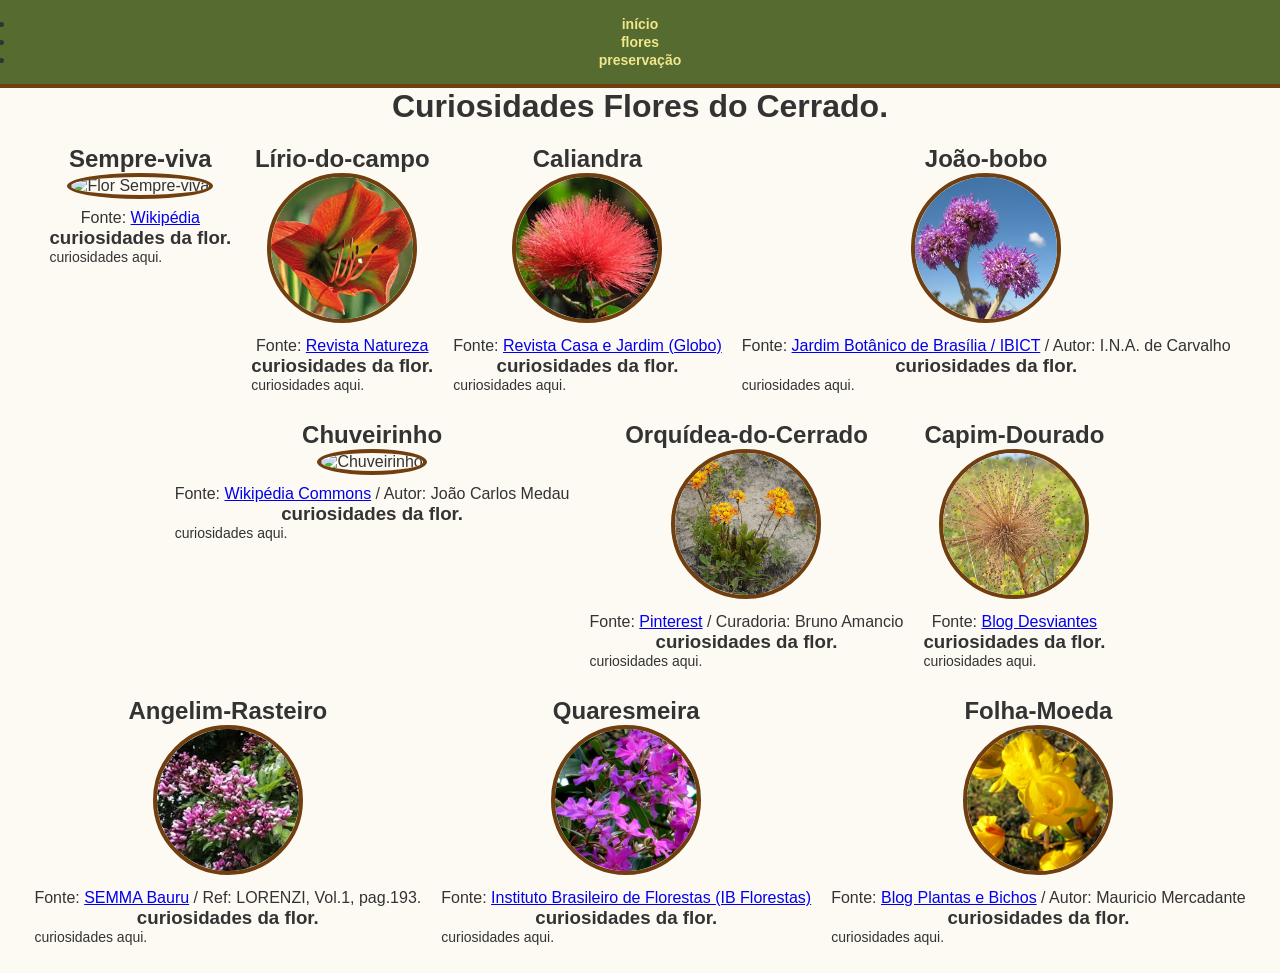
==== curiosidades.html @ a3385701 "Add files via upload" ====
<!DOCTYPE html>
<html lang="pt-br">
<head>
    <meta charset="UTF-8">
    <meta name="viewport" content="width=device-width, initial-scale=1.0">
    <title>Flores do cerrado.</title>
    <link rel="stylesheet" href="curiosidades.css">
</head>
<body>
    <header>
        <nav>
            <ul>
                <li>
                    <a href="paginainicial.html"><b>início</b></a>
                </li>
                <li>
                    <a href="flores.html"><b>flores</b></a>
                </li>
                <li>
                    <a href="preservacao.html"><b>preservação</b></a>
                </li>
            </ul>
        </nav>
        <h1>Curiosidades Flores do Cerrado.</h1>
    </header>

    <main>
        
        <article class="categ-flor">
            <h2>Sempre-viva</h2>
            <figure>
                <img src="./img/Sempre-viva.jpg" alt="Flor Sempre-viva">
                <figcaption> 
                    Fonte: <a href="https://pt.wikipedia.org/wiki/Sempre-viva" target="_blank">Wikipédia</a>
                </figcaption>
            </figure>
            <section>
                <h3>curiosidades da flor.</h3>
                <p>curiosidades aqui.</p>
            </section>
        </article>

        <article class="categ-flor">
            <h2>Lírio-do-campo</h2>
            <figure>
                 <img src="./img/lirio-do-campo.jpg" alt="Lírio do campo">
                 <figcaption> 
                    Fonte: <a href="https://revistanatureza.com.br/os-segredos-do-cerrado/" target="_blank">Revista Natureza</a> 
                 </figcaption>
            </figure> 
            <section>
                <h3>curiosidades da flor.</h3>
                <p>curiosidades aqui.</p>
            </section>
        </article>

        <article class="categ-flor">
            <h2>Caliandra</h2>
            <figure>
                 <img src="./img/caliandra.jpg" alt="Caliandra">
                <figcaption>
                    Fonte: <a href="https://revistacasaejardim.globo.com/paisagismo/noticia/2023/06/caliandra-guia-completo-de-cultivo-e-cuidados.ghtml" target="_blank">Revista Casa e Jardim (Globo)</a>
                </figcaption>
            </figure>
            <section>
                <h3>curiosidades da flor.</h3>
                <p>curiosidades aqui.</p>
            </section>
        </article>

        <article class="categ-flor">
            <h2>João-bobo</h2>
            <figure>
                <img src="./img/joão bobo.jpg" alt="joão bobo">
                <figcaption> 
                    Fonte: <a href="http://jbb.ibict.br//handle/1/253" target="_blank">Jardim Botânico de Brasília / IBICT</a> 
                     / Autor: I.N.A. de Carvalho
                </figcaption>
            </figure>
            <section>
                <h3>curiosidades da flor.</h3>
                <p>curiosidades aqui.</p>
            </section>
        </article>

        <article class="categ-flor">
            <h2>Chuveirinho</h2>
            <figure>
                <img src="./img/Chuveirinho.jpg" alt="Chuveirinho">
                <figcaption>
                    Fonte: <a href="https://pt.wikipedia.org/wiki/Ficheiro:Flor_Chuveirinho_do_Serrado_com_Lago_da_Lapinha_ao_Fundo.JPG" target="_blank">Wikipédia Commons</a> 
                    / Autor: João Carlos Medau
                </figcaption>
            </figure>
            <section>
                <h3>curiosidades da flor.</h3>
                <p>curiosidades aqui.</p>
            </section>
        </article>

        <article class="categ-flor">
            <h2>Orquídea-do-Cerrado</h2>
            <figure>
                 <img src="./img/orquidea-do-cerrado.jpg" alt="Orquídea-do-Cerrado">
                 <figcaption> 
                    Fonte: <a href="https://br.pinterest.com/bruno_amancio/orquideas-do-cerrado-brasileiro/" target="_blank">Pinterest</a> 
                    / Curadoria: Bruno Amancio
                 </figcaption>
            </figure>
            <section>
                <h3>curiosidades da flor.</h3>
                <p>curiosidades aqui.</p>
            </section>
        </article>

        <article class="categ-flor">
            <h2>Capim-Dourado</h2>
            <figure>
                <img src="./img/capim-dourado.JPG" alt="Capim-Dourado">
                <figcaption> 
                    Fonte: <a href="https://desviantes.com.br/blog/post/a-arte-do-capim-dourado-no-jalapao/" target="_blank">Blog Desviantes</a>
                </figcaption>
            </figure>
            <section>
                <h3>curiosidades da flor.</h3>
                <p>curiosidades aqui.</p>
            </section>
        </article>

        <article class="categ-flor">
            <h2>Angelim-Rasteiro</h2>
            <figure>
                <img src="./img/angelim-rasteiro.jpg" alt="Angelim-Rasteiro">
                <figcaption> 
                    Fonte: <a href="https://www2.bauru.sp.gov.br/arquivos/arquivos_site/sec_meioambiente/arborizacao_urbana/novas_especies/Modelo%20para%20a%20Apresenta%C3%A7%C3%A3o%20das%20%C3%81rvores%20aos%20Membros%20do%20Grupo.pdf" target="_blank">SEMMA Bauru</a> 
                    / Ref: LORENZI, Vol.1, pag.193.
                </figcaption>
            </figure>
            <section>
                <h3>curiosidades da flor.</h3>
                <p>curiosidades aqui.</p>
            </section>
        </article>

        <article class="categ-flor">
            <h2>Quaresmeira</h2>
            <figure>
                <img src="./img/quaresmeira.jpg" alt="Quaresmeira">
                <figcaption> 
                    Fonte: <a href="https://www.ibflorestas.org.br/lista-de-especies-nativas/quaresmeira" target="_blank">Instituto Brasileiro de Florestas (IB Florestas)</a>
                </figcaption>
            </figure>
            <section>
                <h3>curiosidades da flor.</h3>
                <p>curiosidades aqui.</p>
            </section>
        </article>

        <article class="categ-flor">
            <h2>Folha-Moeda</h2>
            <figure>
                <img src="./img/Folha-Moeda.jpg" alt="Folha-Moeda">
                <figcaption> 
                    Fonte: <a href="https://plantasebichos.blogspot.com/2010/05/tao-quanto-encontrar-e-observar-uma.html" target="_blank">Blog Plantas e Bichos</a> 
                    / Autor: Mauricio Mercadante
                </figcaption> 
            </figure>
            <section>
                <h3>curiosidades da flor.</h3>
                <p>curiosidades aqui.</p>
            </section>
        </article>

    </main>

</body>
</html>
---- curiosidades.css ----
/* Reset Básico */
* { margin: 0; padding: 0; box-sizing: border-box; font-family: sans-serif; }

body { background: #fdfaf3; color: #333; text-align: center; }

/* Menu Simples */
nav { background: darkolivegreen; padding: 15px; border-bottom: 4px solid #703e0f; }
nav a { color: #f0e68c; text-decoration: none; margin: 0 10px; font-weight: bold; font-size: 14px; }

/* Galeria em Grade */
main { 
    display: flex; 
    flex-wrap: wrap; 
    justify-content: center; 
    padding: 20px; 
    gap: 20px; 
}

/* Card das Flores */
.card { 
    background: #fff; 
    padding: 20px; 
    width: 280px; 
    border-radius: 10px; 
    box-shadow: 0 2px 5px #ccc; 
}

.card h2 { color: #703e0f; margin-bottom: 10px; }

/* Imagem Padronizada */
img { 
    width: 150px; 
    height: 150px; 
    border-radius: 50%; 
    border: 4px solid #703e0f; 
    object-fit: cover; 
    margin-bottom: 10px;
}

/* Textos e Links */
p { font-size: 14px; margin-bottom: 8px; text-align: left; }
.fonte { font-size: 12px; color: darkolivegreen; text-decoration: underline; }
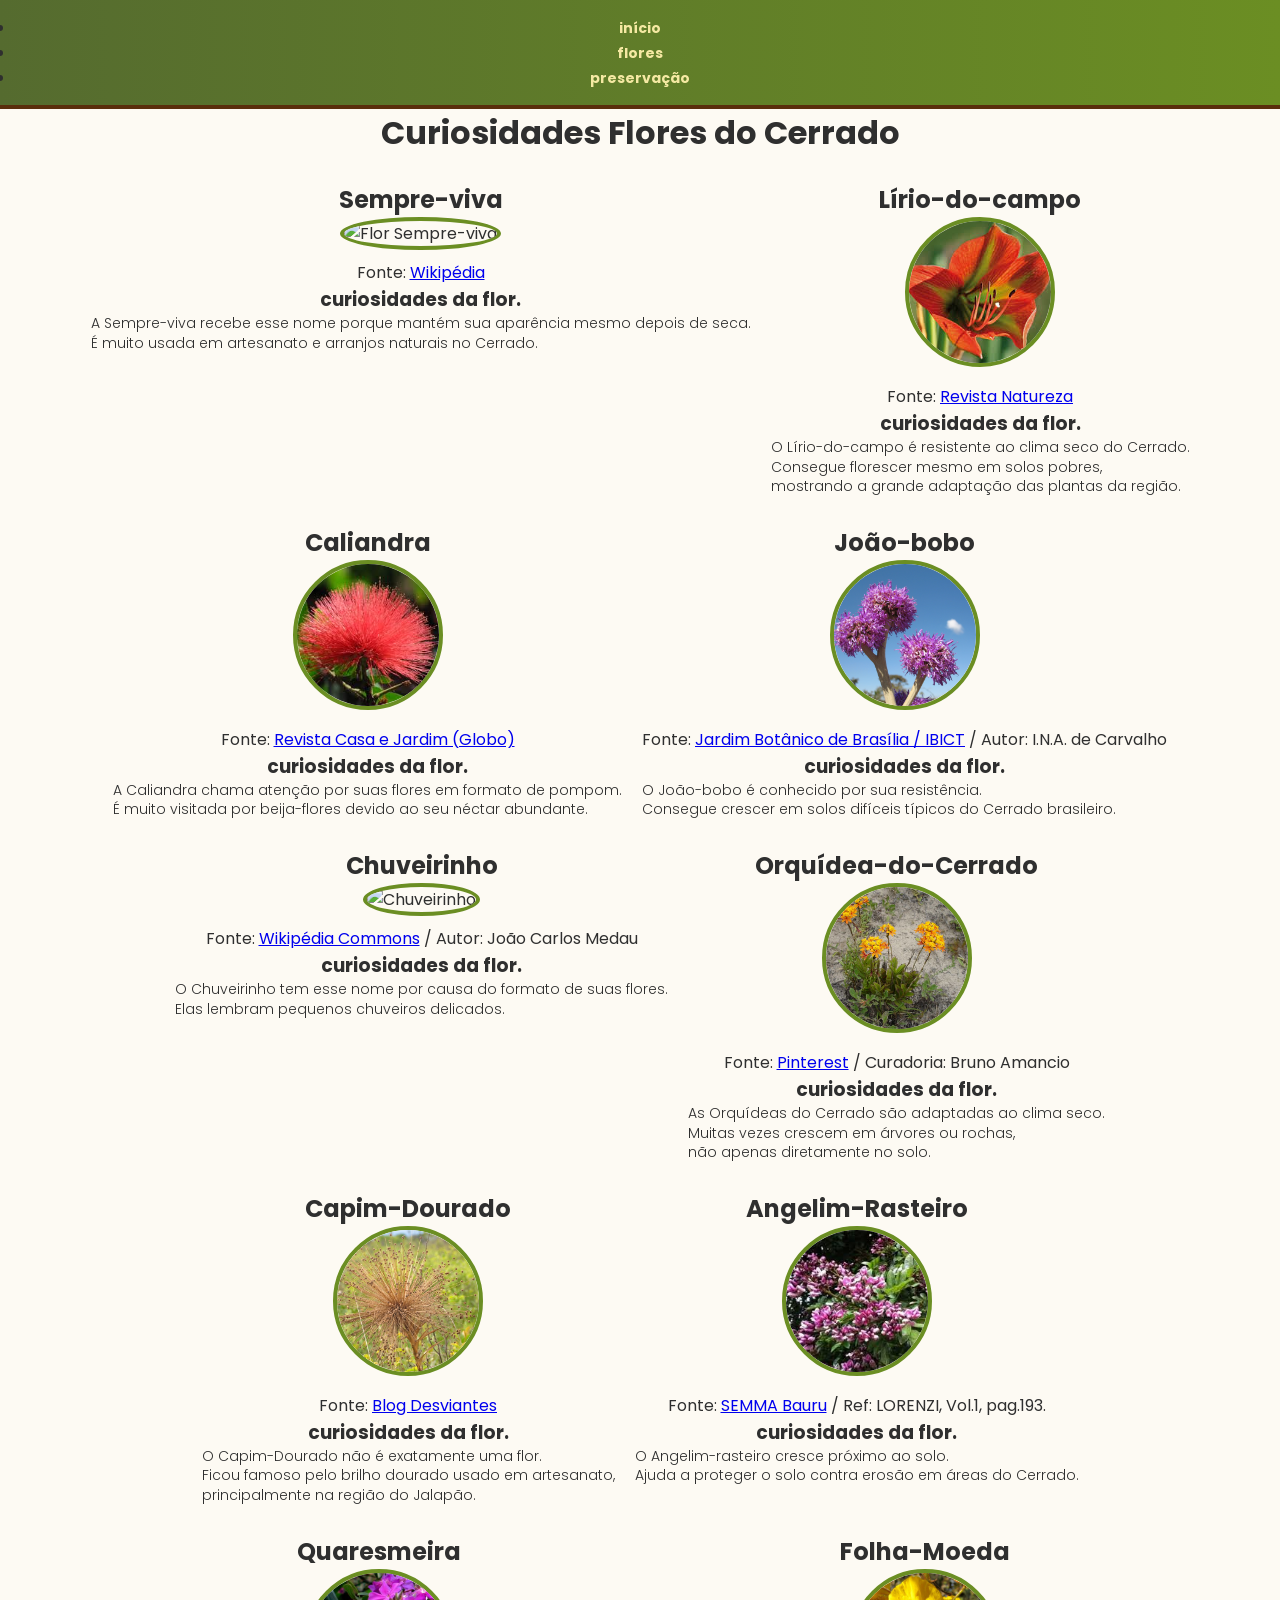
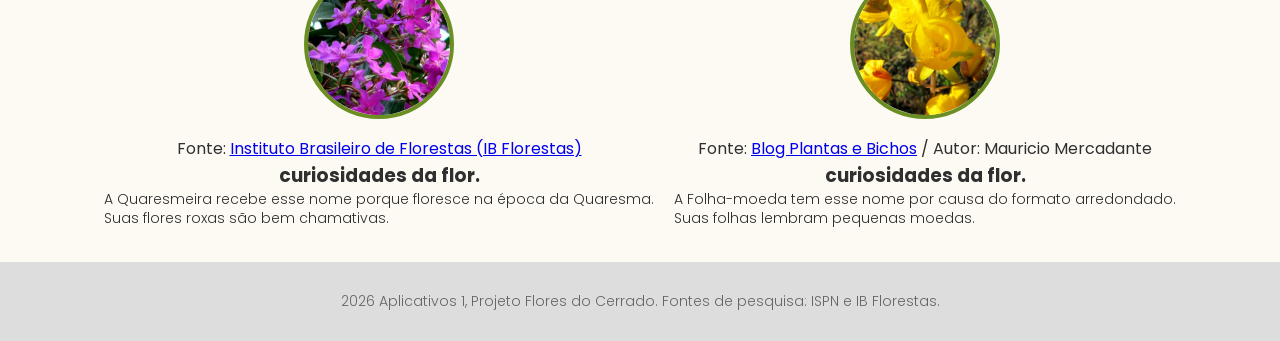
==== commit 1db6cf2b: "ajustes" ====
--- a/curiosidades.html
+++ b/curiosidades.html
@@ -3,8 +3,9 @@
 <head>
     <meta charset="UTF-8">
     <meta name="viewport" content="width=device-width, initial-scale=1.0">
+    <link href="https://fonts.googleapis.com/css2?family=Poppins:wght@300;400;600&display=swap" rel="stylesheet">
     <title>Flores do cerrado.</title>
-    <link rel="stylesheet" href="curiosidades.css">
+    <link rel="stylesheet" href="./css/curiosidades.css">
 </head>
 <body>
     <header>
@@ -21,7 +22,7 @@
                 </li>
             </ul>
         </nav>
-        <h1>Curiosidades Flores do Cerrado.</h1>
+        <h1>Curiosidades Flores do Cerrado</h1>
     </header>
 
     <main>
@@ -36,7 +37,10 @@
             </figure>
             <section>
                 <h3>curiosidades da flor.</h3>
-                <p>curiosidades aqui.</p>
+                <p>
+                    A Sempre-viva recebe esse nome porque mantém sua aparência mesmo depois de seca.<br>
+                    É muito usada em artesanato e arranjos naturais no Cerrado.
+                </p>
             </section>
         </article>
 
@@ -50,7 +54,11 @@
             </figure> 
             <section>
                 <h3>curiosidades da flor.</h3>
-                <p>curiosidades aqui.</p>
+                <p>
+                    O Lírio-do-campo é resistente ao clima seco do Cerrado.<br>
+                    Consegue florescer mesmo em solos pobres,<br>
+                    mostrando a grande adaptação das plantas da região.
+                </p>
             </section>
         </article>
 
@@ -64,7 +72,10 @@
             </figure>
             <section>
                 <h3>curiosidades da flor.</h3>
-                <p>curiosidades aqui.</p>
+                <p>
+                    A Caliandra chama atenção por suas flores em formato de pompom.<br>
+                    É muito visitada por beija-flores devido ao seu néctar abundante.
+                </p>
             </section>
         </article>
 
@@ -79,7 +90,10 @@
             </figure>
             <section>
                 <h3>curiosidades da flor.</h3>
-                <p>curiosidades aqui.</p>
+                <p>
+                    O João-bobo é conhecido por sua resistência.<br>
+                    Consegue crescer em solos difíceis típicos do Cerrado brasileiro.
+                </p>
             </section>
         </article>
 
@@ -94,7 +108,10 @@
             </figure>
             <section>
                 <h3>curiosidades da flor.</h3>
-                <p>curiosidades aqui.</p>
+                <p>
+                    O Chuveirinho tem esse nome por causa do formato de suas flores.<br>
+                    Elas lembram pequenos chuveiros delicados.
+                </p>
             </section>
         </article>
 
@@ -109,21 +126,29 @@
             </figure>
             <section>
                 <h3>curiosidades da flor.</h3>
-                <p>curiosidades aqui.</p>
+                <p>
+                    As Orquídeas do Cerrado são adaptadas ao clima seco.<br>
+                    Muitas vezes crescem em árvores ou rochas,<br>
+                    não apenas diretamente no solo.
+                </p>
             </section>
         </article>
 
         <article class="categ-flor">
             <h2>Capim-Dourado</h2>
             <figure>
-                <img src="./img/capim-dourado.JPG" alt="Capim-Dourado">
+                <img src="./img/capim-dourado.jpg" alt="Capim-Dourado">
                 <figcaption> 
                     Fonte: <a href="https://desviantes.com.br/blog/post/a-arte-do-capim-dourado-no-jalapao/" target="_blank">Blog Desviantes</a>
                 </figcaption>
             </figure>
             <section>
                 <h3>curiosidades da flor.</h3>
-                <p>curiosidades aqui.</p>
+               <p>
+                    O Capim-Dourado não é exatamente uma flor.<br>
+                    Ficou famoso pelo brilho dourado usado em artesanato,<br>
+                    principalmente na região do Jalapão.
+                </p>
             </section>
         </article>
 
@@ -138,7 +163,10 @@
             </figure>
             <section>
                 <h3>curiosidades da flor.</h3>
-                <p>curiosidades aqui.</p>
+                <p>
+                    O Angelim-rasteiro cresce próximo ao solo.<br>
+                    Ajuda a proteger o solo contra erosão em áreas do Cerrado.
+                </p>
             </section>
         </article>
 
@@ -152,7 +180,10 @@
             </figure>
             <section>
                 <h3>curiosidades da flor.</h3>
-                <p>curiosidades aqui.</p>
+              <p>
+                    A Quaresmeira recebe esse nome porque floresce na época da Quaresma.<br>
+                    Suas flores roxas são bem chamativas.
+                </p>
             </section>
         </article>
 
@@ -167,11 +198,16 @@
             </figure>
             <section>
                 <h3>curiosidades da flor.</h3>
-                <p>curiosidades aqui.</p>
-            </section>
-        </article>
-
+             <p>
+                    A Folha-moeda tem esse nome por causa do formato arredondado.<br>
+                    Suas folhas lembram pequenas moedas.
+                </p>
+            </section>
+        </article>
+        
     </main>
-
+  <footer>
+        <p> 2026  Aplicativos 1, Projeto Flores do Cerrado. Fontes de pesquisa: ISPN e IB Florestas.</p>
+    </footer>
 </body>
 </html>
--- a/css/curiosidades.css
+++ b/css/curiosidades.css
@@ -0,0 +1,111 @@
+/* RESET */
+* {
+    margin: 0;
+    padding: 0;
+    box-sizing: border-box;
+    font-family: 'Poppins', 'Segoe UI', Arial, sans-serif;
+}
+
+/* BODY */
+body {
+    background: #fdfaf3;
+    color: #2f2f2f;
+    text-align: center;
+}
+
+/* MENU */
+nav {
+    background: linear-gradient(90deg, #556b2f, #6b8e23);
+    padding: 15px;
+    border-bottom: 4px solid #5a2e0c;
+}
+
+nav a {
+    color: #f5e9a3;
+    text-decoration: none;
+    margin: 0 12px;
+    font-weight: bold;
+    font-size: 14px;
+    transition: 0.3s;
+}
+
+nav a:hover {
+    color: #ffffff;
+    text-decoration: underline;
+}
+
+/* GALERIA */
+main {
+    display: flex;
+    flex-wrap: wrap;
+    justify-content: center;
+    padding: 25px;
+    gap: 20px;
+}
+
+/* CARD */
+.card {
+    background: #ffffff;
+    padding: 20px;
+    width: 280px;
+    border-radius: 12px;
+    box-shadow: 0 4px 10px rgba(0,0,0,0.1);
+    transition: 0.3s;
+}
+
+.card:hover {
+    transform: translateY(-5px);
+}
+
+.card h2 {
+    color: #5a2e0c;
+    margin-bottom: 10px;
+    font-weight: 600;
+}
+
+/* IMAGEM */
+img {
+    width: 150px;
+    height: 150px;
+    border-radius: 50%;
+    border: 4px solid #6b8e23;
+    object-fit: cover;
+    margin-bottom: 10px;
+}
+
+/* TEXTO */
+p {
+    font-size: 14px;
+    margin-bottom: 8px;
+    text-align: left;
+    line-height: 1.4;
+    font-weight: 300;
+}
+
+/* LINK */
+.fonte {
+    font-size: 12px;
+    color: #6b8e23;
+    text-decoration: none;
+    font-weight: bold;
+}
+
+.fonte:hover {
+    text-decoration: underline;
+    color: #3e5c14;
+}
+
+/* --- RODAPÉ --- */
+footer {
+    text-align: center;
+    padding: 30px;
+    background-color: #ddd;
+    font-size: 0.8rem;
+    color: #666;
+}
+footer p {
+    margin: 0;
+    text-align: center;
+}
+
+
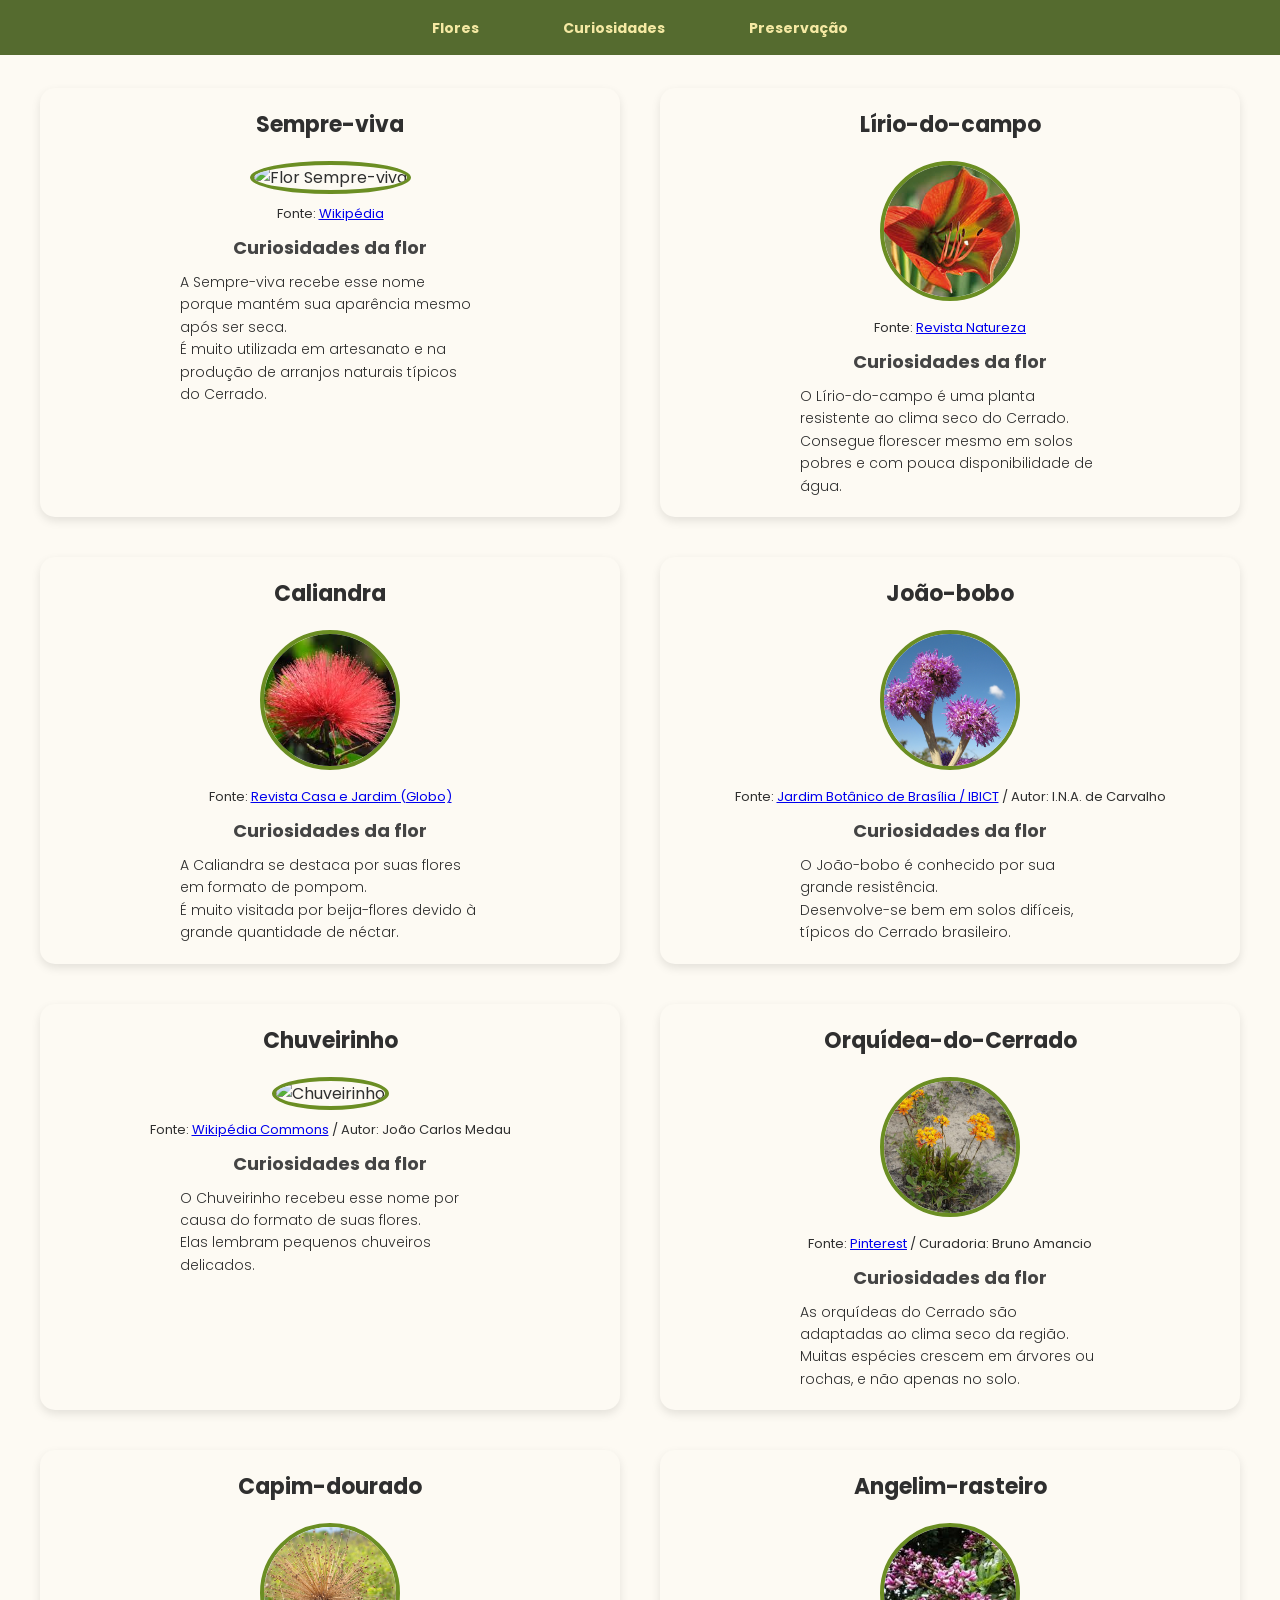
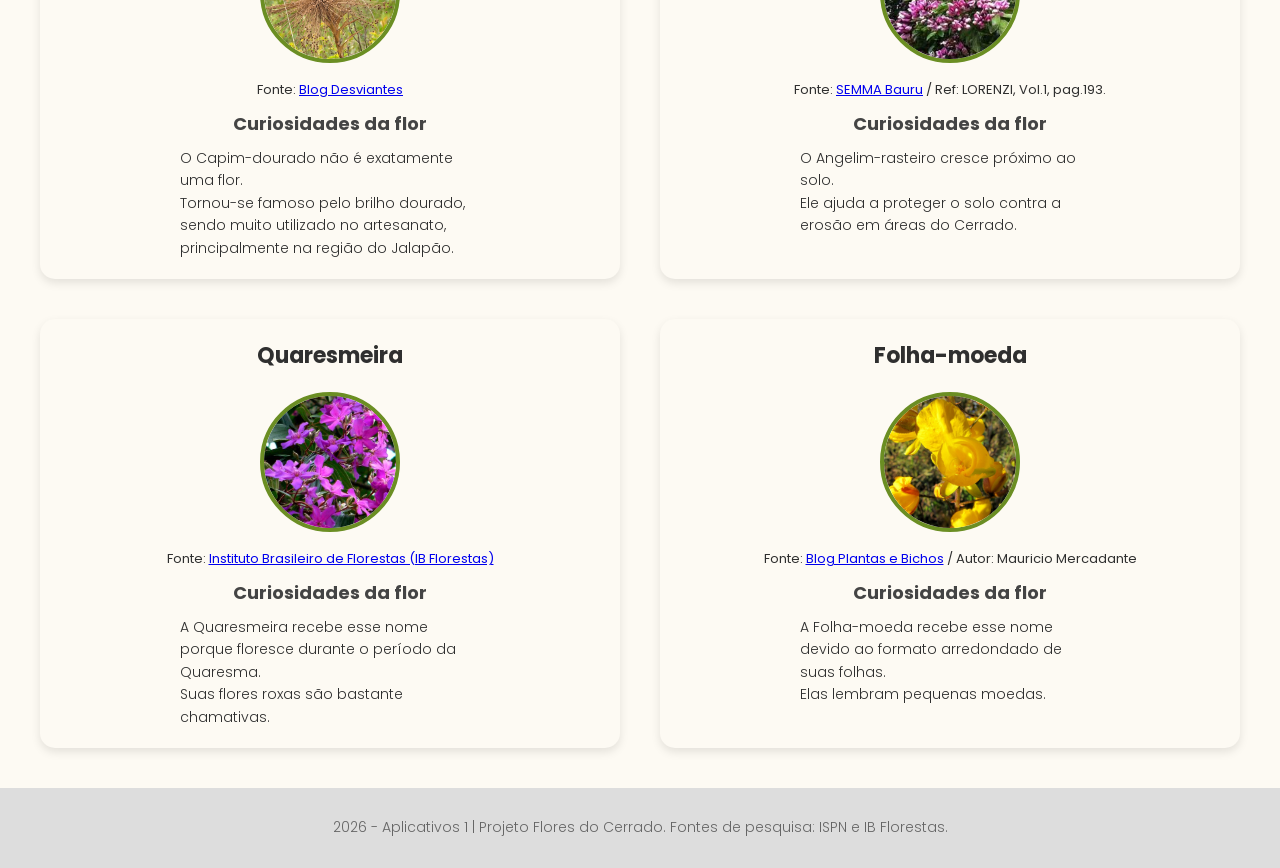
==== commit ad920e8a: "final/parte gabi" ====
--- a/curiosidades.html
+++ b/curiosidades.html
@@ -11,22 +11,16 @@
     <header>
         <nav>
             <ul>
-                <li>
-                    <a href="paginainicial.html"><b>início</b></a>
-                </li>
-                <li>
-                    <a href="flores.html"><b>flores</b></a>
-                </li>
-                <li>
-                    <a href="preservacao.html"><b>preservação</b></a>
-                </li>
+                <li><a href="flores.html">Flores</a></li>
+                <li><a href="curiosidades.html">Curiosidades</a></li>
+                <li><a href="preservacao.html">Preservação</a></li>
             </ul>
         </nav>
-        <h1>Curiosidades Flores do Cerrado</h1>
+        <h1>Curiosidades das Flores do Cerrado</h1>
     </header>
 
     <main>
-        
+
         <article class="categ-flor">
             <h2>Sempre-viva</h2>
             <figure>
@@ -36,10 +30,10 @@
                 </figcaption>
             </figure>
             <section>
-                <h3>curiosidades da flor.</h3>
-                <p>
-                    A Sempre-viva recebe esse nome porque mantém sua aparência mesmo depois de seca.<br>
-                    É muito usada em artesanato e arranjos naturais no Cerrado.
+                <h3>Curiosidades da flor</h3>
+                <p>
+                    A Sempre-viva recebe esse nome porque mantém sua aparência mesmo após ser seca.<br>
+                    É muito utilizada em artesanato e na produção de arranjos naturais típicos do Cerrado.
                 </p>
             </section>
         </article>
@@ -47,17 +41,16 @@
         <article class="categ-flor">
             <h2>Lírio-do-campo</h2>
             <figure>
-                 <img src="./img/lirio-do-campo.jpg" alt="Lírio do campo">
-                 <figcaption> 
+                <img src="./img/lirio-do-campo.jpg" alt="Lírio do campo">
+                <figcaption> 
                     Fonte: <a href="https://revistanatureza.com.br/os-segredos-do-cerrado/" target="_blank">Revista Natureza</a> 
-                 </figcaption>
+                </figcaption>
             </figure> 
             <section>
-                <h3>curiosidades da flor.</h3>
-                <p>
-                    O Lírio-do-campo é resistente ao clima seco do Cerrado.<br>
-                    Consegue florescer mesmo em solos pobres,<br>
-                    mostrando a grande adaptação das plantas da região.
+                <h3>Curiosidades da flor</h3>
+                <p>
+                    O Lírio-do-campo é uma planta resistente ao clima seco do Cerrado.<br>
+                    Consegue florescer mesmo em solos pobres e com pouca disponibilidade de água.
                 </p>
             </section>
         </article>
@@ -65,16 +58,16 @@
         <article class="categ-flor">
             <h2>Caliandra</h2>
             <figure>
-                 <img src="./img/caliandra.jpg" alt="Caliandra">
+                <img src="./img/caliandra.jpg" alt="Caliandra">
                 <figcaption>
                     Fonte: <a href="https://revistacasaejardim.globo.com/paisagismo/noticia/2023/06/caliandra-guia-completo-de-cultivo-e-cuidados.ghtml" target="_blank">Revista Casa e Jardim (Globo)</a>
                 </figcaption>
             </figure>
             <section>
-                <h3>curiosidades da flor.</h3>
-                <p>
-                    A Caliandra chama atenção por suas flores em formato de pompom.<br>
-                    É muito visitada por beija-flores devido ao seu néctar abundante.
+                <h3>Curiosidades da flor</h3>
+                <p>
+                    A Caliandra se destaca por suas flores em formato de pompom.<br>
+                    É muito visitada por beija-flores devido à grande quantidade de néctar.
                 </p>
             </section>
         </article>
@@ -82,17 +75,17 @@
         <article class="categ-flor">
             <h2>João-bobo</h2>
             <figure>
-                <img src="./img/joão bobo.jpg" alt="joão bobo">
+                <img src="./img/joão bobo.jpg" alt="João-bobo">
                 <figcaption> 
                     Fonte: <a href="http://jbb.ibict.br//handle/1/253" target="_blank">Jardim Botânico de Brasília / IBICT</a> 
-                     / Autor: I.N.A. de Carvalho
-                </figcaption>
-            </figure>
-            <section>
-                <h3>curiosidades da flor.</h3>
-                <p>
-                    O João-bobo é conhecido por sua resistência.<br>
-                    Consegue crescer em solos difíceis típicos do Cerrado brasileiro.
+                    / Autor: I.N.A. de Carvalho
+                </figcaption>
+            </figure>
+            <section>
+                <h3>Curiosidades da flor</h3>
+                <p>
+                    O João-bobo é conhecido por sua grande resistência.<br>
+                    Desenvolve-se bem em solos difíceis, típicos do Cerrado brasileiro.
                 </p>
             </section>
         </article>
@@ -107,9 +100,9 @@
                 </figcaption>
             </figure>
             <section>
-                <h3>curiosidades da flor.</h3>
-                <p>
-                    O Chuveirinho tem esse nome por causa do formato de suas flores.<br>
+                <h3>Curiosidades da flor</h3>
+                <p>
+                    O Chuveirinho recebeu esse nome por causa do formato de suas flores.<br>
                     Elas lembram pequenos chuveiros delicados.
                 </p>
             </section>
@@ -118,54 +111,53 @@
         <article class="categ-flor">
             <h2>Orquídea-do-Cerrado</h2>
             <figure>
-                 <img src="./img/orquidea-do-cerrado.jpg" alt="Orquídea-do-Cerrado">
-                 <figcaption> 
+                <img src="./img/orquidea-do-cerrado.jpg" alt="Orquídea-do-Cerrado">
+                <figcaption> 
                     Fonte: <a href="https://br.pinterest.com/bruno_amancio/orquideas-do-cerrado-brasileiro/" target="_blank">Pinterest</a> 
                     / Curadoria: Bruno Amancio
-                 </figcaption>
-            </figure>
-            <section>
-                <h3>curiosidades da flor.</h3>
-                <p>
-                    As Orquídeas do Cerrado são adaptadas ao clima seco.<br>
-                    Muitas vezes crescem em árvores ou rochas,<br>
-                    não apenas diretamente no solo.
-                </p>
-            </section>
-        </article>
-
-        <article class="categ-flor">
-            <h2>Capim-Dourado</h2>
-            <figure>
-                <img src="./img/capim-dourado.jpg" alt="Capim-Dourado">
+                </figcaption>
+            </figure>
+            <section>
+                <h3>Curiosidades da flor</h3>
+                <p>
+                    As orquídeas do Cerrado são adaptadas ao clima seco da região.<br>
+                    Muitas espécies crescem em árvores ou rochas, e não apenas no solo.
+                </p>
+            </section>
+        </article>
+
+        <article class="categ-flor">
+            <h2>Capim-dourado</h2>
+            <figure>
+                <img src="./img/capim-dourado.jpg" alt="Capim-dourado">
                 <figcaption> 
                     Fonte: <a href="https://desviantes.com.br/blog/post/a-arte-do-capim-dourado-no-jalapao/" target="_blank">Blog Desviantes</a>
                 </figcaption>
             </figure>
             <section>
-                <h3>curiosidades da flor.</h3>
-               <p>
-                    O Capim-Dourado não é exatamente uma flor.<br>
-                    Ficou famoso pelo brilho dourado usado em artesanato,<br>
+                <h3>Curiosidades da flor</h3>
+                <p>
+                    O Capim-dourado não é exatamente uma flor.<br>
+                    Tornou-se famoso pelo brilho dourado, sendo muito utilizado no artesanato,
                     principalmente na região do Jalapão.
                 </p>
             </section>
         </article>
 
         <article class="categ-flor">
-            <h2>Angelim-Rasteiro</h2>
-            <figure>
-                <img src="./img/angelim-rasteiro.jpg" alt="Angelim-Rasteiro">
+            <h2>Angelim-rasteiro</h2>
+            <figure>
+                <img src="./img/angelim-rasteiro.jpg" alt="Angelim-rasteiro">
                 <figcaption> 
                     Fonte: <a href="https://www2.bauru.sp.gov.br/arquivos/arquivos_site/sec_meioambiente/arborizacao_urbana/novas_especies/Modelo%20para%20a%20Apresenta%C3%A7%C3%A3o%20das%20%C3%81rvores%20aos%20Membros%20do%20Grupo.pdf" target="_blank">SEMMA Bauru</a> 
                     / Ref: LORENZI, Vol.1, pag.193.
                 </figcaption>
             </figure>
             <section>
-                <h3>curiosidades da flor.</h3>
+                <h3>Curiosidades da flor</h3>
                 <p>
                     O Angelim-rasteiro cresce próximo ao solo.<br>
-                    Ajuda a proteger o solo contra erosão em áreas do Cerrado.
+                    Ele ajuda a proteger o solo contra a erosão em áreas do Cerrado.
                 </p>
             </section>
         </article>
@@ -179,35 +171,36 @@
                 </figcaption>
             </figure>
             <section>
-                <h3>curiosidades da flor.</h3>
-              <p>
-                    A Quaresmeira recebe esse nome porque floresce na época da Quaresma.<br>
-                    Suas flores roxas são bem chamativas.
-                </p>
-            </section>
-        </article>
-
-        <article class="categ-flor">
-            <h2>Folha-Moeda</h2>
-            <figure>
-                <img src="./img/Folha-Moeda.jpg" alt="Folha-Moeda">
+                <h3>Curiosidades da flor</h3>
+                <p>
+                    A Quaresmeira recebe esse nome porque floresce durante o período da Quaresma.<br>
+                    Suas flores roxas são bastante chamativas.
+                </p>
+            </section>
+        </article>
+
+        <article class="categ-flor">
+            <h2>Folha-moeda</h2>
+            <figure>
+                <img src="./img/Folha-Moeda.jpg" alt="Folha-moeda">
                 <figcaption> 
                     Fonte: <a href="https://plantasebichos.blogspot.com/2010/05/tao-quanto-encontrar-e-observar-uma.html" target="_blank">Blog Plantas e Bichos</a> 
                     / Autor: Mauricio Mercadante
                 </figcaption> 
             </figure>
             <section>
-                <h3>curiosidades da flor.</h3>
-             <p>
-                    A Folha-moeda tem esse nome por causa do formato arredondado.<br>
-                    Suas folhas lembram pequenas moedas.
-                </p>
-            </section>
-        </article>
-        
+                <h3>Curiosidades da flor</h3>
+                <p>
+                    A Folha-moeda recebe esse nome devido ao formato arredondado de suas folhas.<br>
+                    Elas lembram pequenas moedas.
+                </p>
+            </section>
+        </article>
+
     </main>
-  <footer>
-        <p> 2026  Aplicativos 1, Projeto Flores do Cerrado. Fontes de pesquisa: ISPN e IB Florestas.</p>
+
+    <footer>
+        <p>2026 - Aplicativos 1 | Projeto Flores do Cerrado. Fontes de pesquisa: ISPN e IB Florestas.</p>
     </footer>
 </body>
 </html>
--- a/css/curiosidades.css
+++ b/css/curiosidades.css
@@ -1,4 +1,4 @@
-/* RESET */
+
 * {
     margin: 0;
     padding: 0;
@@ -6,18 +6,42 @@
     font-family: 'Poppins', 'Segoe UI', Arial, sans-serif;
 }
 
-/* BODY */
+
 body {
     background: #fdfaf3;
     color: #2f2f2f;
     text-align: center;
 }
 
-/* MENU */
+
 nav {
-    background: linear-gradient(90deg, #556b2f, #6b8e23);
-    padding: 15px;
-    border-bottom: 4px solid #5a2e0c;
+    position: absolute;
+    width: 100%;
+    z-index: 10;
+    background: darkolivegreen;
+    padding: 15px 0;
+}
+
+nav ul {
+    display: flex;
+    justify-content: center;
+    gap: 30px;
+    list-style: none;
+}
+
+nav a {
+    color: #f5e9a3;
+    text-decoration: none;
+    font-weight: bold;
+    font-size: 14px;
+    transition: 0.3s;
+    padding: 8px 15px;
+    border-radius: 20px;
+}
+
+nav a:hover {
+    background: #703e0f;
+    color: #fff;
 }
 
 nav a {
@@ -43,37 +67,6 @@
     gap: 20px;
 }
 
-/* CARD */
-.card {
-    background: #ffffff;
-    padding: 20px;
-    width: 280px;
-    border-radius: 12px;
-    box-shadow: 0 4px 10px rgba(0,0,0,0.1);
-    transition: 0.3s;
-}
-
-.card:hover {
-    transform: translateY(-5px);
-}
-
-.card h2 {
-    color: #5a2e0c;
-    margin-bottom: 10px;
-    font-weight: 600;
-}
-
-/* IMAGEM */
-img {
-    width: 150px;
-    height: 150px;
-    border-radius: 50%;
-    border: 4px solid #6b8e23;
-    object-fit: cover;
-    margin-bottom: 10px;
-}
-
-/* TEXTO */
 p {
     font-size: 14px;
     margin-bottom: 8px;
@@ -82,7 +75,7 @@
     font-weight: 300;
 }
 
-/* LINK */
+
 .fonte {
     font-size: 12px;
     color: #6b8e23;
@@ -95,7 +88,6 @@
     color: #3e5c14;
 }
 
-/* --- RODAPÉ --- */
 footer {
     text-align: center;
     padding: 30px;
@@ -109,3 +101,54 @@
 }
 
 
+main {
+    display: grid;
+    grid-template-columns: repeat(2, 1fr);
+    gap: 40px;
+    padding: 40px;
+}
+
+.categ-flor {
+    background: #fdfaf3;
+    padding: 20px;
+    border-radius: 15px;
+    box-shadow: 0 4px 10px rgba(0,0,0,0.1);
+    text-align: center;
+}
+
+
+.categ-flor h2 {
+    margin-bottom: 10px;
+    font-size: 22px;
+}
+
+.categ-flor h3 {
+    margin: 10px 0;
+    font-size: 18px;
+    color: #444;
+}
+
+
+.categ-flor img {
+    width: 140px;
+    height: 140px;
+    object-fit: cover;
+    border-radius: 50%;
+    border: 4px solid #6b8e23;
+    margin: 10px 0;
+}
+
+
+figcaption {
+    font-size: 13px;
+    margin-bottom: 10px;
+}
+
+
+.categ-flor p {
+    font-size: 14px;
+    line-height: 1.6;
+    max-width: 300px;
+    margin: 0 auto;
+}
+
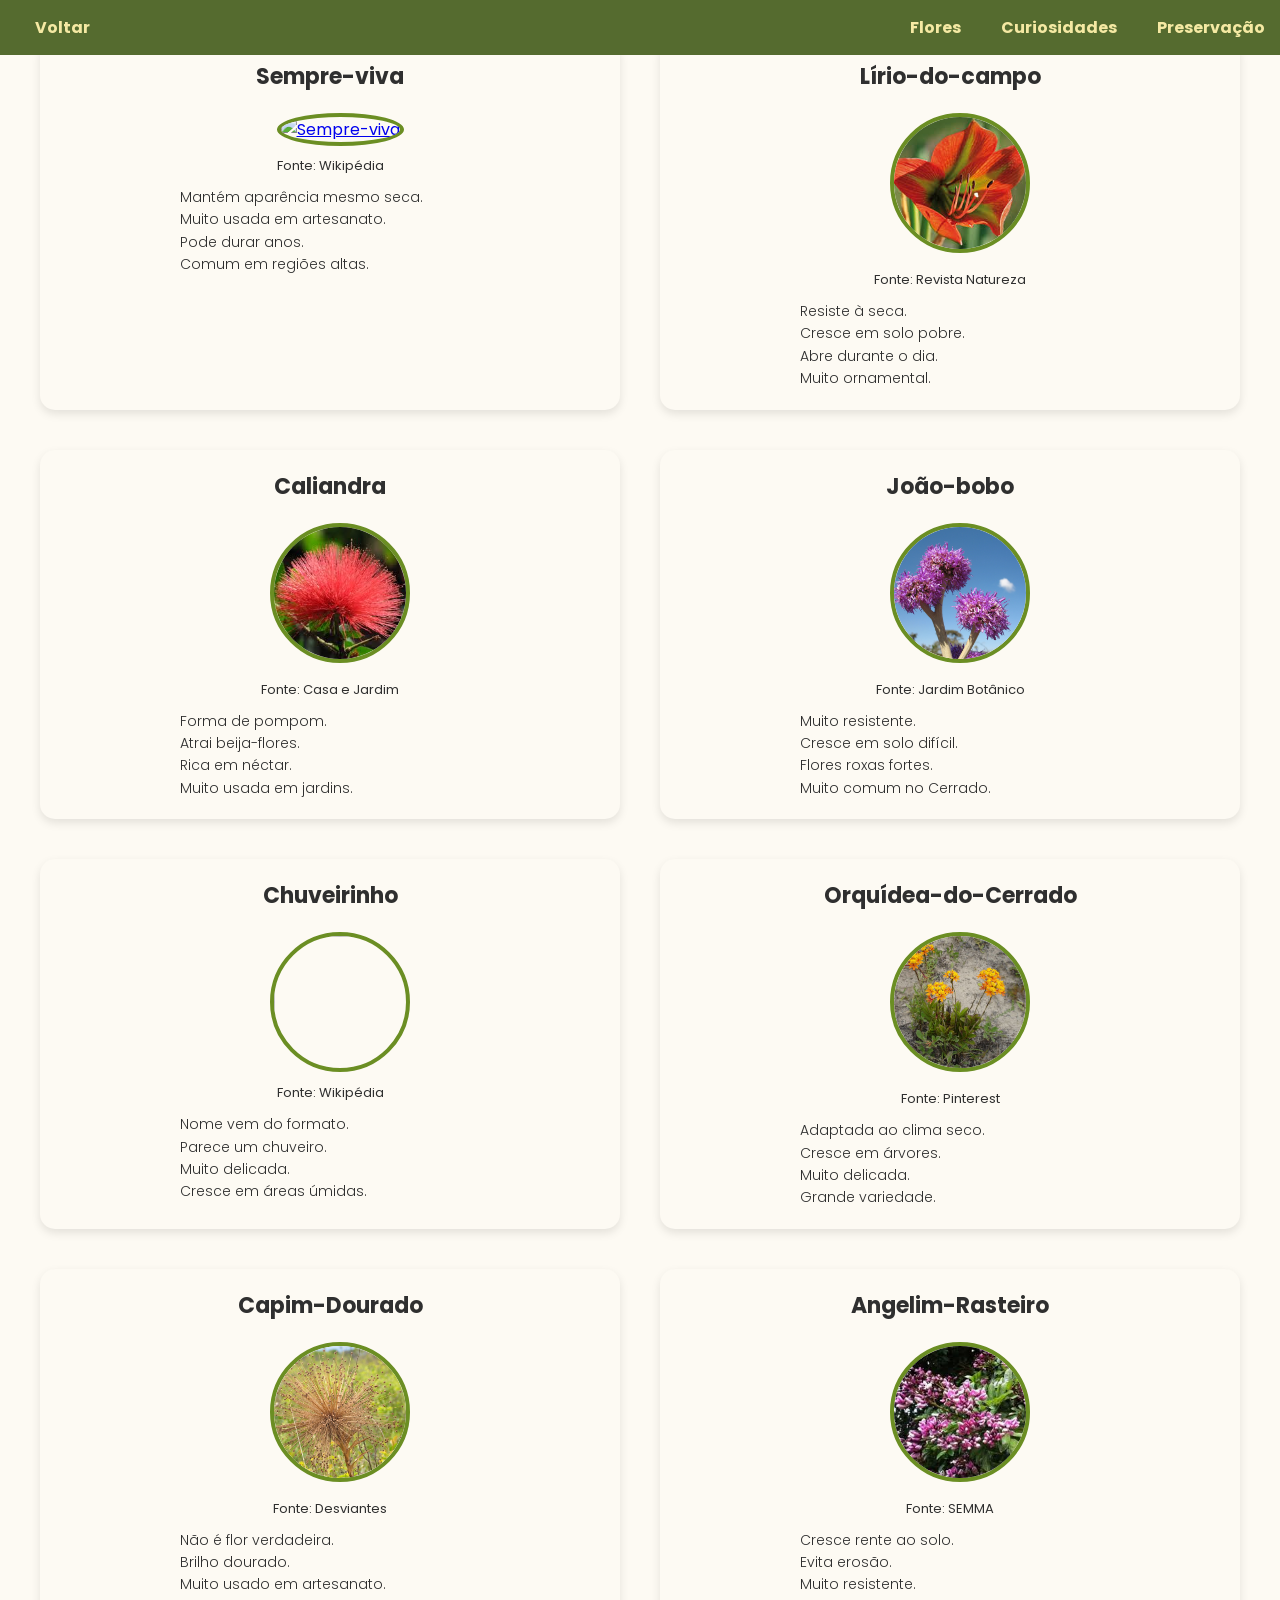
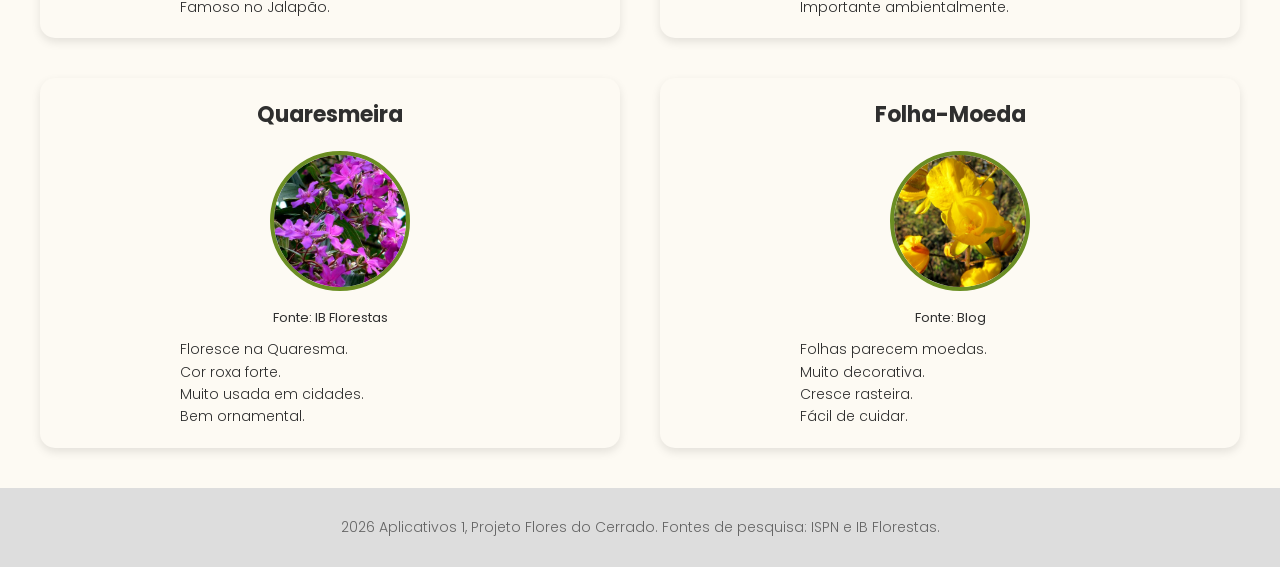
==== commit 9c332652: "commits finais gabi" ====
--- a/curiosidades.html
+++ b/curiosidades.html
@@ -3,204 +3,195 @@
 <head>
     <meta charset="UTF-8">
     <meta name="viewport" content="width=device-width, initial-scale=1.0">
+    <title>Curiosidades - Flores do Cerrado</title>
+    <link rel="stylesheet" href="./css/curiosidades.css">
     <link href="https://fonts.googleapis.com/css2?family=Poppins:wght@300;400;600&display=swap" rel="stylesheet">
-    <title>Flores do cerrado.</title>
-    <link rel="stylesheet" href="./css/curiosidades.css">
 </head>
+
 <body>
-    <header>
-        <nav>
-            <ul>
-                <li><a href="flores.html">Flores</a></li>
-                <li><a href="curiosidades.html">Curiosidades</a></li>
-                <li><a href="preservacao.html">Preservação</a></li>
-            </ul>
-        </nav>
-        <h1>Curiosidades das Flores do Cerrado</h1>
-    </header>
 
-    <main>
+<header>
+    <nav>
+        <a href="paginainicial.html">Voltar</a>
+        <ul>
+            <li><a href="flores.html">Flores</a></li>
+            <li><a href="curiosidades.html">Curiosidades</a></li>
+            <li><a href="preservacao.html">Preservação</a></li>
+        </ul>
+    </nav>
+ 
+</header>
 
-        <article class="categ-flor">
-            <h2>Sempre-viva</h2>
-            <figure>
-                <img src="./img/Sempre-viva.jpg" alt="Flor Sempre-viva">
-                <figcaption> 
-                    Fonte: <a href="https://pt.wikipedia.org/wiki/Sempre-viva" target="_blank">Wikipédia</a>
-                </figcaption>
-            </figure>
-            <section>
-                <h3>Curiosidades da flor</h3>
-                <p>
-                    A Sempre-viva recebe esse nome porque mantém sua aparência mesmo após ser seca.<br>
-                    É muito utilizada em artesanato e na produção de arranjos naturais típicos do Cerrado.
-                </p>
-            </section>
-        </article>
+<main>
 
-        <article class="categ-flor">
-            <h2>Lírio-do-campo</h2>
-            <figure>
-                <img src="./img/lirio-do-campo.jpg" alt="Lírio do campo">
-                <figcaption> 
-                    Fonte: <a href="https://revistanatureza.com.br/os-segredos-do-cerrado/" target="_blank">Revista Natureza</a> 
-                </figcaption>
-            </figure> 
-            <section>
-                <h3>Curiosidades da flor</h3>
-                <p>
-                    O Lírio-do-campo é uma planta resistente ao clima seco do Cerrado.<br>
-                    Consegue florescer mesmo em solos pobres e com pouca disponibilidade de água.
-                </p>
-            </section>
-        </article>
 
-        <article class="categ-flor">
-            <h2>Caliandra</h2>
-            <figure>
-                <img src="./img/caliandra.jpg" alt="Caliandra">
-                <figcaption>
-                    Fonte: <a href="https://revistacasaejardim.globo.com/paisagismo/noticia/2023/06/caliandra-guia-completo-de-cultivo-e-cuidados.ghtml" target="_blank">Revista Casa e Jardim (Globo)</a>
-                </figcaption>
-            </figure>
-            <section>
-                <h3>Curiosidades da flor</h3>
-                <p>
-                    A Caliandra se destaca por suas flores em formato de pompom.<br>
-                    É muito visitada por beija-flores devido à grande quantidade de néctar.
-                </p>
-            </section>
-        </article>
+<article class="categ-flor">
+    <h2>Sempre-viva</h2>
+    <figure>
+        <a href="https://pt.wikipedia.org/wiki/Sempre-viva" target="_blank">
+            <img src="./img/Sempre-viva.jpg" alt="Sempre-viva">
+        </a>
+        <figcaption>Fonte: Wikipédia</figcaption>
+    </figure>
+    <p>
+        Mantém aparência mesmo seca.<br>
+        Muito usada em artesanato.<br>
+        Pode durar anos.<br>
+        Comum em regiões altas.
+    </p>
+</article>
 
-        <article class="categ-flor">
-            <h2>João-bobo</h2>
-            <figure>
-                <img src="./img/joão bobo.jpg" alt="João-bobo">
-                <figcaption> 
-                    Fonte: <a href="http://jbb.ibict.br//handle/1/253" target="_blank">Jardim Botânico de Brasília / IBICT</a> 
-                    / Autor: I.N.A. de Carvalho
-                </figcaption>
-            </figure>
-            <section>
-                <h3>Curiosidades da flor</h3>
-                <p>
-                    O João-bobo é conhecido por sua grande resistência.<br>
-                    Desenvolve-se bem em solos difíceis, típicos do Cerrado brasileiro.
-                </p>
-            </section>
-        </article>
+<article class="categ-flor">
+    <h2>Lírio-do-campo</h2>
+    <figure>
+        <a href="https://revistanatureza.com.br/os-segredos-do-cerrado/" target="_blank">
+            <img src="./img/lirio-do-campo.jpg">
+        </a>
+        <figcaption>Fonte: Revista Natureza</figcaption>
+    </figure>
+    <p>
+        Resiste à seca.<br>
+        Cresce em solo pobre.<br>
+        Abre durante o dia.<br>
+        Muito ornamental.
+    </p>
+</article>
 
-        <article class="categ-flor">
-            <h2>Chuveirinho</h2>
-            <figure>
-                <img src="./img/Chuveirinho.jpg" alt="Chuveirinho">
-                <figcaption>
-                    Fonte: <a href="https://pt.wikipedia.org/wiki/Ficheiro:Flor_Chuveirinho_do_Serrado_com_Lago_da_Lapinha_ao_Fundo.JPG" target="_blank">Wikipédia Commons</a> 
-                    / Autor: João Carlos Medau
-                </figcaption>
-            </figure>
-            <section>
-                <h3>Curiosidades da flor</h3>
-                <p>
-                    O Chuveirinho recebeu esse nome por causa do formato de suas flores.<br>
-                    Elas lembram pequenos chuveiros delicados.
-                </p>
-            </section>
-        </article>
 
-        <article class="categ-flor">
-            <h2>Orquídea-do-Cerrado</h2>
-            <figure>
-                <img src="./img/orquidea-do-cerrado.jpg" alt="Orquídea-do-Cerrado">
-                <figcaption> 
-                    Fonte: <a href="https://br.pinterest.com/bruno_amancio/orquideas-do-cerrado-brasileiro/" target="_blank">Pinterest</a> 
-                    / Curadoria: Bruno Amancio
-                </figcaption>
-            </figure>
-            <section>
-                <h3>Curiosidades da flor</h3>
-                <p>
-                    As orquídeas do Cerrado são adaptadas ao clima seco da região.<br>
-                    Muitas espécies crescem em árvores ou rochas, e não apenas no solo.
-                </p>
-            </section>
-        </article>
+<article class="categ-flor">
+    <h2>Caliandra</h2>
+    <figure>
+        <a href="https://revistacasaejardim.globo.com/paisagismo/noticia/2023/06/caliandra-guia-completo-de-cultivo-e-cuidados.ghtml" target="_blank">
+            <img src="./img/caliandra.jpg">
+        </a>
+        <figcaption>Fonte: Casa e Jardim</figcaption>
+    </figure>
+    <p>
+        Forma de pompom.<br>
+        Atrai beija-flores.<br>
+        Rica em néctar.<br>
+        Muito usada em jardins.
+    </p>
+</article>
 
-        <article class="categ-flor">
-            <h2>Capim-dourado</h2>
-            <figure>
-                <img src="./img/capim-dourado.jpg" alt="Capim-dourado">
-                <figcaption> 
-                    Fonte: <a href="https://desviantes.com.br/blog/post/a-arte-do-capim-dourado-no-jalapao/" target="_blank">Blog Desviantes</a>
-                </figcaption>
-            </figure>
-            <section>
-                <h3>Curiosidades da flor</h3>
-                <p>
-                    O Capim-dourado não é exatamente uma flor.<br>
-                    Tornou-se famoso pelo brilho dourado, sendo muito utilizado no artesanato,
-                    principalmente na região do Jalapão.
-                </p>
-            </section>
-        </article>
+<article class="categ-flor">
+    <h2>João-bobo</h2>
+    <figure>
+        <a href="http://jbb.ibict.br//handle/1/253" target="_blank">
+            <img src="./img/joão bobo.jpg">
+        </a>
+        <figcaption>Fonte: Jardim Botânico</figcaption>
+    </figure>
+    <p>
+        Muito resistente.<br>
+        Cresce em solo difícil.<br>
+        Flores roxas fortes.<br>
+        Muito comum no Cerrado.
+    </p>
+</article>
 
-        <article class="categ-flor">
-            <h2>Angelim-rasteiro</h2>
-            <figure>
-                <img src="./img/angelim-rasteiro.jpg" alt="Angelim-rasteiro">
-                <figcaption> 
-                    Fonte: <a href="https://www2.bauru.sp.gov.br/arquivos/arquivos_site/sec_meioambiente/arborizacao_urbana/novas_especies/Modelo%20para%20a%20Apresenta%C3%A7%C3%A3o%20das%20%C3%81rvores%20aos%20Membros%20do%20Grupo.pdf" target="_blank">SEMMA Bauru</a> 
-                    / Ref: LORENZI, Vol.1, pag.193.
-                </figcaption>
-            </figure>
-            <section>
-                <h3>Curiosidades da flor</h3>
-                <p>
-                    O Angelim-rasteiro cresce próximo ao solo.<br>
-                    Ele ajuda a proteger o solo contra a erosão em áreas do Cerrado.
-                </p>
-            </section>
-        </article>
 
-        <article class="categ-flor">
-            <h2>Quaresmeira</h2>
-            <figure>
-                <img src="./img/quaresmeira.jpg" alt="Quaresmeira">
-                <figcaption> 
-                    Fonte: <a href="https://www.ibflorestas.org.br/lista-de-especies-nativas/quaresmeira" target="_blank">Instituto Brasileiro de Florestas (IB Florestas)</a>
-                </figcaption>
-            </figure>
-            <section>
-                <h3>Curiosidades da flor</h3>
-                <p>
-                    A Quaresmeira recebe esse nome porque floresce durante o período da Quaresma.<br>
-                    Suas flores roxas são bastante chamativas.
-                </p>
-            </section>
-        </article>
+<article class="categ-flor">
+    <h2>Chuveirinho</h2>
+    <figure>
+        <a href="https://pt.wikipedia.org/wiki/Ficheiro:Flor_Chuveirinho_do_Serrado_com_Lago_da_Lapinha_ao_Fundo.JPG" target="_blank">
+            <img src="./img/Chuveirinho.jpg">
+        </a>
+        <figcaption>Fonte: Wikipédia</figcaption>
+    </figure>
+    <p>
+        Nome vem do formato.<br>
+        Parece um chuveiro.<br>
+        Muito delicada.<br>
+        Cresce em áreas úmidas.
+    </p>
+</article>
 
-        <article class="categ-flor">
-            <h2>Folha-moeda</h2>
-            <figure>
-                <img src="./img/Folha-Moeda.jpg" alt="Folha-moeda">
-                <figcaption> 
-                    Fonte: <a href="https://plantasebichos.blogspot.com/2010/05/tao-quanto-encontrar-e-observar-uma.html" target="_blank">Blog Plantas e Bichos</a> 
-                    / Autor: Mauricio Mercadante
-                </figcaption> 
-            </figure>
-            <section>
-                <h3>Curiosidades da flor</h3>
-                <p>
-                    A Folha-moeda recebe esse nome devido ao formato arredondado de suas folhas.<br>
-                    Elas lembram pequenas moedas.
-                </p>
-            </section>
-        </article>
+<article class="categ-flor">
+    <h2>Orquídea-do-Cerrado</h2>
+    <figure>
+        <a href="https://br.pinterest.com/bruno_amancio/orquideas-do-cerrado-brasileiro/" target="_blank">
+            <img src="./img/orquidea-do-cerrado.jpg">
+        </a>
+        <figcaption>Fonte: Pinterest</figcaption>
+    </figure>
+    <p>
+        Adaptada ao clima seco.<br>
+        Cresce em árvores.<br>
+        Muito delicada.<br>
+        Grande variedade.
+    </p>
+</article>
 
-    </main>
+<article class="categ-flor">
+    <h2>Capim-Dourado</h2>
+    <figure>
+        <a href="https://desviantes.com.br/blog/post/a-arte-do-capim-dourado-no-jalapao/" target="_blank">
+            <img src="./img/capim-dourado.jpg">
+        </a>
+        <figcaption>Fonte: Desviantes</figcaption>
+    </figure>
+    <p>
+        Não é flor verdadeira.<br>
+        Brilho dourado.<br>
+        Muito usado em artesanato.<br>
+        Famoso no Jalapão.
+    </p>
+</article>
 
-    <footer>
-        <p>2026 - Aplicativos 1 | Projeto Flores do Cerrado. Fontes de pesquisa: ISPN e IB Florestas.</p>
-    </footer>
+<article class="categ-flor">
+    <h2>Angelim-Rasteiro</h2>
+    <figure>
+        <a href="https://www2.bauru.sp.gov.br/arquivos/arquivos_site/sec_meioambiente/arborizacao_urbana/novas_especies/Modelo%20para%20a%20Apresenta%C3%A7%C3%A3o%20das%20%C3%81rvores%20aos%20Membros%20do%20Grupo.pdf" target="_blank">
+            <img src="./img/angelim-rasteiro.jpg">
+        </a>
+        <figcaption>Fonte: SEMMA</figcaption>
+    </figure>
+    <p>
+        Cresce rente ao solo.<br>
+        Evita erosão.<br>
+        Muito resistente.<br>
+        Importante ambientalmente.
+    </p>
+</article>
+
+<article class="categ-flor">
+    <h2>Quaresmeira</h2>
+    <figure>
+        <a href="https://www.ibflorestas.org.br/lista-de-especies-nativas/quaresmeira" target="_blank">
+            <img src="./img/quaresmeira.jpg">
+        </a>
+        <figcaption>Fonte: IB Florestas</figcaption>
+    </figure>
+    <p>
+        Floresce na Quaresma.<br>
+        Cor roxa forte.<br>
+        Muito usada em cidades.<br>
+        Bem ornamental.
+    </p>
+</article>
+
+<article class="categ-flor">
+    <h2>Folha-Moeda</h2>
+    <figure>
+        <a href="https://plantasebichos.blogspot.com/2010/05/tao-quanto-encontrar-e-observar-uma.html" target="_blank">
+            <img src="./img/Folha-Moeda.jpg">
+        </a>
+        <figcaption>Fonte: Blog</figcaption>
+    </figure>
+    <p>
+        Folhas parecem moedas.<br>
+        Muito decorativa.<br>
+        Cresce rasteira.<br>
+        Fácil de cuidar.
+    </p>
+</article>
+
+</main>
+
+<footer>
+    <p>2026 Aplicativos 1, Projeto Flores do Cerrado. Fontes de pesquisa: ISPN e IB Florestas.
+</footer>
+
 </body>
 </html>
--- a/css/curiosidades.css
+++ b/css/curiosidades.css
@@ -29,28 +29,24 @@
     list-style: none;
 }
 
-nav a {
-    color: #f5e9a3;
-    text-decoration: none;
-    font-weight: bold;
-    font-size: 14px;
-    transition: 0.3s;
-    padding: 8px 15px;
-    border-radius: 20px;
+nav {
+    background: darkolivegreen;
+    padding: 15px;
+    display: flex;
+    justify-content: space-between;
+    align-items: center;
 }
 
-nav a:hover {
-    background: #703e0f;
-    color: #fff;
+nav ul {
+    display: flex;
+    gap: 20px;
+    list-style: none;
 }
 
 nav a {
     color: #f5e9a3;
     text-decoration: none;
-    margin: 0 12px;
     font-weight: bold;
-    font-size: 14px;
-    transition: 0.3s;
 }
 
 nav a:hover {
@@ -58,7 +54,6 @@
     text-decoration: underline;
 }
 
-/* GALERIA */
 main {
     display: flex;
     flex-wrap: wrap;
@@ -77,7 +72,7 @@
 
 
 .fonte {
-    font-size: 12px;
+    font-size: px;
     color: #6b8e23;
     text-decoration: none;
     font-weight: bold;
@@ -152,3 +147,7 @@
     margin: 0 auto;
 }
 
+a {
+    display: inline-block;
+    margin-left: 20px;
+}
